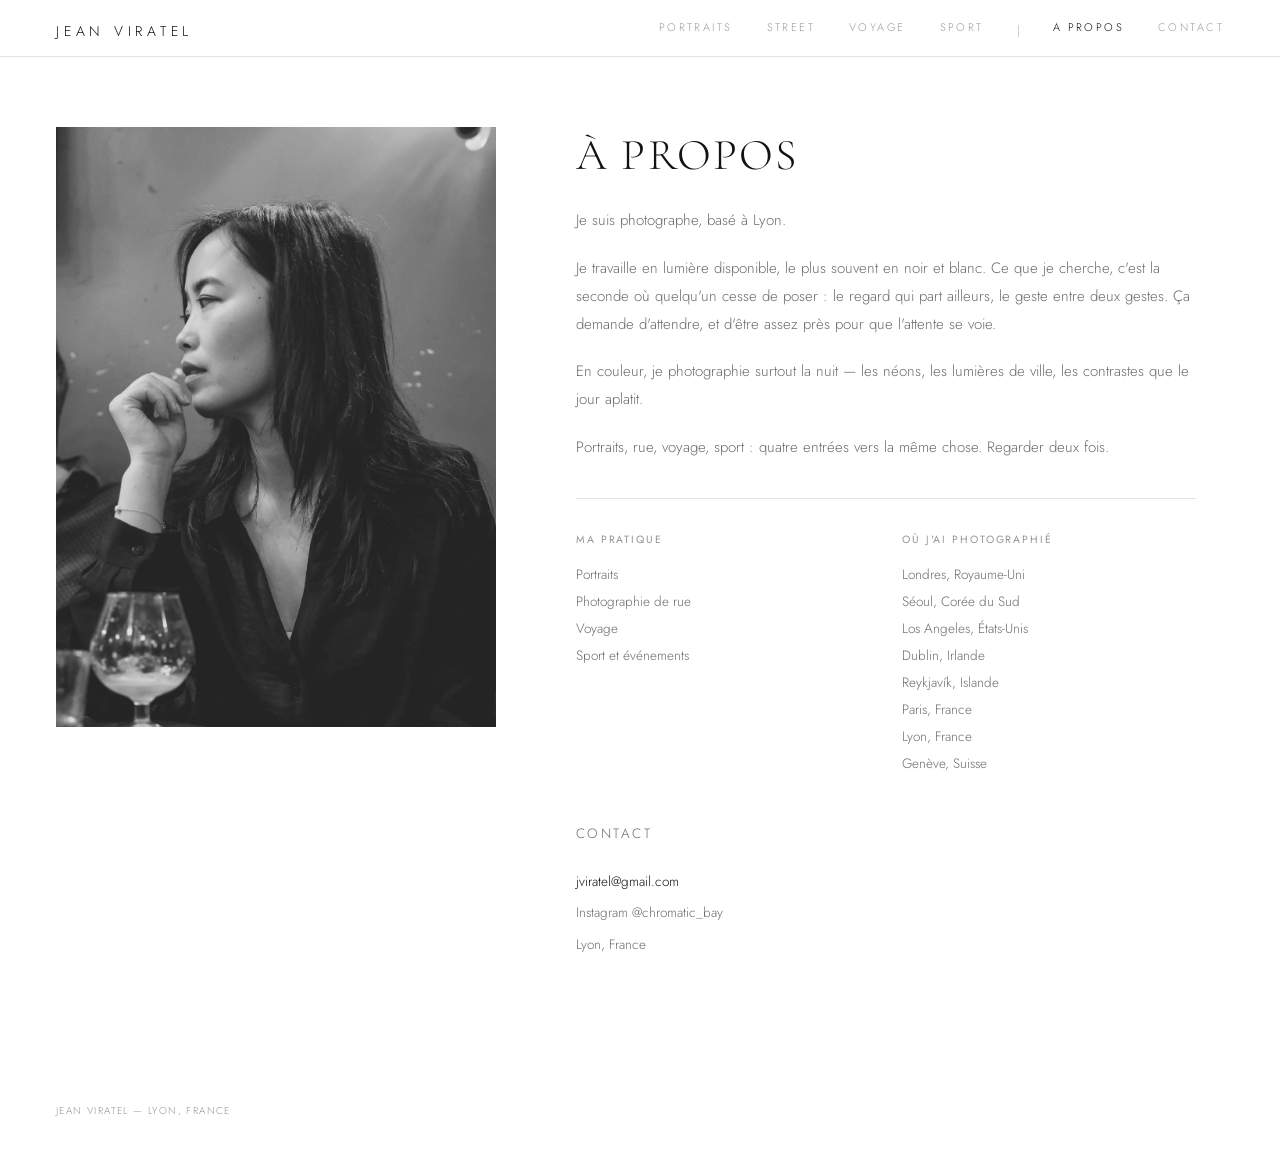
==== about.html @ 1a835f65 "Perf: serve compressed thumb/large image variants instead of full-res originals - img/thumb/*.webp (" ====
<!DOCTYPE html>
<html lang="fr">
<head>
<meta charset="utf-8">
<meta name="viewport" content="width=device-width, initial-scale=1">
<title>À propos — Jean Viratel, Photographe à Lyon</title>
<meta name="description" content="À propos de Jean Viratel, photographe basé à Lyon.">
<link rel="canonical" href="https://chromatic-bay.vercel.app/about.html">
<link rel="icon" href="favicon.svg" type="image/svg+xml">
<link rel="icon" href="favicon-32.png" sizes="32x32" type="image/png">
<link rel="apple-touch-icon" href="apple-touch-icon.png">
<meta property="og:type" content="website">
<meta property="og:site_name" content="Jean Viratel">
<meta property="og:locale" content="fr_FR">
<meta property="og:title" content="À propos — Jean Viratel, Photographe à Lyon">
<meta property="og:description" content="À propos de Jean Viratel, photographe basé à Lyon.">
<meta property="og:url" content="https://chromatic-bay.vercel.app/about.html">
<meta property="og:image" content="https://chromatic-bay.vercel.app/img/og-image.jpg">
<meta property="og:image:width" content="1200">
<meta property="og:image:height" content="630">
<meta name="twitter:card" content="summary_large_image">
<meta name="twitter:title" content="À propos — Jean Viratel, Photographe à Lyon">
<meta name="twitter:description" content="À propos de Jean Viratel, photographe basé à Lyon.">
<meta name="twitter:image" content="https://chromatic-bay.vercel.app/img/og-image.jpg">
<link rel="stylesheet" href="css/style.css?v=6">
</head>
<body>

<header class="site-header">
  <a href="index.html" class="logo">Jean Viratel</a>
  <nav class="nav">
    <a class="nav-page" href="index.html#portraits">Portraits</a>
    <a class="nav-page" href="index.html#street">Street</a>
    <a class="nav-page" href="index.html#voyage">Voyage</a>
    <a class="nav-page" href="index.html#sport">Sport</a>
    <span class="nav-divider"></span>
    <a class="nav-page current" href="about.html">À propos</a>
    <a class="nav-page" href="contact.html">Contact</a>
  </nav>
</header>

<main>

  <section class="about-hero">
    <figure class="about-portrait">
      <img src="img/large/P1620042.jpg?v=1" alt="">
    </figure>
    <div class="about-copy">
      <h1 class="about-heading">À propos</h1>
      <p>Je suis photographe, basé à Lyon.</p>
      <p>Je travaille en lumière disponible, le plus souvent en noir et blanc. Ce que je cherche, c'est la seconde où quelqu'un cesse de poser : le regard qui part ailleurs, le geste entre deux gestes. Ça demande d'attendre, et d'être assez près pour que l'attente se voie.</p>
      <p>En couleur, je photographie surtout la nuit — les néons, les lumières de ville, les contrastes que le jour aplatit.</p>
      <p>Portraits, rue, voyage, sport : quatre entrées vers la même chose. Regarder deux fois.</p>

      <div class="about-lists">
        <div class="about-list">
          <span class="about-list-label">Ma pratique</span>
          <ul>
            <li>Portraits</li>
            <li>Photographie de rue</li>
            <li>Voyage</li>
            <li>Sport et événements</li>
          </ul>
        </div>
        <div class="about-list">
          <span class="about-list-label">Où j'ai photographié</span>
          <ul>
            <li>Londres, Royaume-Uni</li>
            <li>Séoul, Corée du Sud</li>
            <li>Los Angeles, États-Unis</li>
            <li>Dublin, Irlande</li>
            <li>Reykjavík, Islande</li>
            <li>Paris, France</li>
            <li>Lyon, France</li>
            <li>Genève, Suisse</li>
          </ul>
        </div>
      </div>

      <div class="about-contact-inline">
        <span class="about-list-label">Contact</span>
        <a href="mailto:jviratel@gmail.com">jviratel@gmail.com</a>
        <span>Instagram @chromatic_bay</span>
        <span>Lyon, France</span>
      </div>
    </div>
  </section>

</main>

<footer class="site-footer">Jean Viratel — Lyon, France</footer>

<script src="js/main.js?v=7"></script>
</body>
</html>
---- css/style.css ----
@import url('https://fonts.googleapis.com/css2?family=Cormorant+Garamond:ital,wght@0,300;0,400;1,300&family=Jost:wght@300;400;500&display=swap');

:root{
  --ink:#141210;
  --ink-45:rgba(20,18,16,.45);
  --ink-50:rgba(20,18,16,.5);
  --ink-42:rgba(20,18,16,.42);
  --ink-62:rgba(20,18,16,.62);
  --rule:rgba(20,18,16,.34);
  --rule-soft:rgba(20,18,16,.12);
  --bg:#fff;
}

*{box-sizing:border-box}
html{scroll-behavior:smooth}
body{
  margin:0;
  background:var(--bg);
  color:var(--ink);
  font-family:Jost,system-ui,sans-serif;
  -webkit-font-smoothing:antialiased;
}
a{color:inherit;text-decoration:none}
img{max-width:100%;display:block}
p{margin:0}

/* ---------- header / nav ---------- */
.site-header{
  position:sticky;top:0;z-index:20;
  background:var(--bg);
  border-bottom:1px solid var(--rule-soft);
  display:flex;justify-content:space-between;align-items:center;
  padding:22px 56px 16px;
  gap:24px;flex-wrap:wrap;
}
.logo{
  font:300 14px/1 Jost,sans-serif;
  letter-spacing:.34em;text-transform:uppercase;color:var(--ink);
  white-space:nowrap;
}
.nav{display:flex;gap:34px;align-items:flex-end;flex-wrap:nowrap;overflow-x:auto}
.nav-series{position:relative;padding-bottom:7px;font:300 11px/1 Jost,sans-serif;letter-spacing:.22em;text-transform:uppercase;color:var(--ink-42);white-space:nowrap;transition:color .35s ease;background:none;border:none;cursor:pointer}
.nav-series i{position:absolute;left:0;right:0;bottom:0;height:1px;background:var(--ink);transform:scaleX(0);transform-origin:left;transition:transform .5s cubic-bezier(.65,0,.35,1)}
.nav-series.active{color:var(--ink)}
.nav-series.active i{transform:scaleX(1)}
.nav-divider{width:1px;height:12px;background:rgba(20,18,16,.2);align-self:center;flex:none}
.nav-page{padding-bottom:7px;font:300 11px/1 Jost,sans-serif;letter-spacing:.22em;text-transform:uppercase;color:var(--ink-42);white-space:nowrap;transition:color .3s ease}
.nav-page:hover,.nav-page.current{color:var(--ink)}

@media (max-width:760px){
  .site-header{padding:16px 20px 0}
  .nav{width:100%;order:3;padding:14px 0 12px;margin-top:12px;border-top:1px solid var(--rule-soft);gap:22px}
}

/* ---------- series sections ---------- */
.series{padding:0 56px;scroll-margin-top:90px}
.series-head{
  position:relative;padding:0 0 34px;
  display:flex;gap:56px;align-items:baseline;
  opacity:0;transform:translateY(30px);
  transition:opacity .8s ease,transform .8s ease;
}
.series-head.in-view{opacity:1;transform:translateY(0)}
.series-bar{position:absolute;left:0;right:0;top:0;height:1px;background:var(--rule);transform:scaleX(0);transform-origin:left;transition:transform 1s cubic-bezier(.65,0,.35,1) .12s}
.series-head.in-view .series-bar{transform:scaleX(1)}
.series-num{padding-top:24px;font:300 10px/1 Jost,sans-serif;letter-spacing:.28em;color:var(--ink-45);flex:none}
.series-title{padding-top:20px;margin:0;font:300 clamp(34px,7vw,58px)/1 'Cormorant Garamond',serif;color:var(--ink)}
.series-dates{padding-top:30px;font:300 11px/1 Jost,sans-serif;letter-spacing:.18em;text-transform:uppercase;color:var(--ink-45);white-space:nowrap;flex:none}
.series-desc{margin-left:auto;padding-top:26px;max-width:440px;font:300 13.5px/1.75 Jost,sans-serif;color:var(--ink-62);text-align:right}

/* Justified rows: 4 width-units per row, fixed row height. A portrait
   photo is 1 unit; a landscape photo is 2 units (portrait, landscape,
   portrait — or four portraits when there's no landscape in the run). */
.series-grid{display:grid;grid-template-columns:repeat(4,1fr);gap:16px;padding-bottom:130px}
.series-grid figure{margin:0;cursor:pointer;overflow:hidden}
.series-grid img{width:100%;aspect-ratio:2/3;object-fit:cover;object-position:50% 50%;transition:transform .5s cubic-bezier(.16,1,.3,1)}
.span-2{grid-column:span 2}
.span-2 img{aspect-ratio:4/3}
.series-grid figure:hover img{transform:scale(1.035)}

@media (max-width:900px){
  .series{padding:0 28px}
  .series-head{flex-direction:column;gap:10px;padding-bottom:26px}
  .series-desc{margin-left:0;text-align:left;max-width:100%;padding-top:6px}
  .series-grid{grid-template-columns:repeat(2,1fr);gap:10px;padding-bottom:80px}
  .span-2{grid-column:span 2}
}
@media (max-width:520px){
  .series{padding:0 18px}
  .series-grid{grid-template-columns:1fr}
  .span-2{grid-column:span 1}
  .series-grid img{aspect-ratio:2/3}
  .span-2 img{aspect-ratio:3/2}
}

/* ---------- CTA / contact block ---------- */
.cta{
  border-top:1px solid var(--rule-soft);
  margin:0 56px;padding:110px 0 70px;
  display:flex;flex-direction:column;align-items:center;gap:22px;text-align:center;
}
.cta-label{font:300 10px/1 Jost,sans-serif;letter-spacing:.3em;text-transform:uppercase;color:var(--ink-50)}
.cta-email{font:300 clamp(28px,6vw,44px)/1.15 'Cormorant Garamond',serif;color:var(--ink);border-bottom:1px solid rgba(20,18,16,.3);padding-bottom:8px}
.cta-meta{font:300 13px/1.6 Jost,sans-serif;color:var(--ink-50)}
@media (max-width:900px){.cta{margin:0 28px;padding:80px 0 60px}}

/* ---------- footer ---------- */
.site-footer{padding:28px 56px 40px;font:300 10px/1 Jost,sans-serif;letter-spacing:.14em;text-transform:uppercase;color:var(--ink-45)}
@media (max-width:900px){.site-footer{padding:24px 28px 32px}}

/* ---------- about page ---------- */
.about-hero{padding:70px 56px 120px;display:flex;gap:80px;align-items:flex-start}
.about-portrait{flex:none;width:440px;margin:0}
.about-portrait img{width:100%;height:600px;object-fit:cover;object-position:50% 15%}
.about-portrait figcaption{margin-top:12px;font:300 10.5px/1.6 Jost,sans-serif;letter-spacing:.08em;color:var(--ink-45)}
.about-copy{flex:1;padding-top:4px;max-width:620px}
.about-heading{margin:0 0 28px;font:300 clamp(30px,4vw,44px)/1.1 'Cormorant Garamond',serif;letter-spacing:.05em;text-transform:uppercase;color:var(--ink)}
.about-copy p{font:300 15px/1.85 Jost,sans-serif;color:var(--ink-62);margin-bottom:20px}
.about-lists{display:grid;grid-template-columns:1fr 1fr;gap:32px;margin-top:36px;padding-top:36px;border-top:1px solid var(--rule-soft)}
.about-list-label{display:block;font:400 10.5px/1 Jost,sans-serif;letter-spacing:.18em;text-transform:uppercase;color:var(--ink-45);margin-bottom:16px}
.about-list ul{list-style:none;margin:0;padding:0}
.about-list li{font:300 13.5px/2 Jost,sans-serif;color:var(--ink-62)}
.about-contact-inline{display:flex;flex-direction:column;gap:6px;margin-top:44px}
.about-contact-inline a,.about-contact-inline span{font:300 13.5px/1.9 Jost,sans-serif;color:var(--ink-62)}
.about-contact-inline a{color:var(--ink)}
@media (max-width:900px){
  .about-hero{padding:44px 28px 80px;flex-direction:column;gap:32px}
  .about-portrait{width:100%}
  .about-portrait img{height:400px}
  .about-lists{grid-template-columns:1fr;gap:28px}
}

/* ---------- contact page ---------- */
.contact-section{padding:70px 56px 140px;max-width:760px}
.contact-intro{font:300 15px/1.85 Jost,sans-serif;color:var(--ink-62);margin:0 0 56px}
.contact-intro a{color:var(--ink);border-bottom:1px solid rgba(20,18,16,.3)}

.contact-form{display:flex;flex-direction:column;gap:40px}
.field-group{display:flex;flex-direction:column;gap:18px}
.field-title{margin:0;font:500 15px/1 Jost,sans-serif;color:var(--ink)}
.field-req{font:300 12px/1 Jost,sans-serif;color:var(--ink-45)}
.field-row{display:flex;gap:40px}
.field-row .field{flex:1}
.field-single .field-title{margin-bottom:18px;display:block}

.field{display:flex;flex-direction:column;gap:8px}
.field label:not(.field-title){font:400 10.5px/1 Jost,sans-serif;letter-spacing:.14em;text-transform:uppercase;color:var(--ink-45)}

.contact-form input,.contact-form textarea{
  width:100%;border:none;border-bottom:1px solid var(--rule-soft);
  background:transparent;padding:6px 0 10px;
  font:300 15px/1.5 Jost,sans-serif;color:var(--ink);
  transition:border-color .3s ease;
}
.contact-form input::placeholder,.contact-form textarea::placeholder{color:var(--ink-45)}
.contact-form input:focus,.contact-form textarea:focus{outline:none;border-bottom:1px solid var(--ink)}
.contact-form textarea{resize:vertical;min-height:120px}

.form-submit{display:flex;align-items:center;gap:20px;margin-top:8px}
.btn-submit{
  padding:15px 40px;border:none;
  font:400 11px/1 Jost,sans-serif;letter-spacing:.18em;text-transform:uppercase;
  background:var(--ink);color:#fff;cursor:pointer;
  transition:background .25s ease,color .25s ease;
}
.btn-submit:disabled{background:rgba(20,18,16,.12);color:rgba(20,18,16,.35);cursor:not-allowed}
.form-note{font:300 12px/1.5 Jost,sans-serif;color:var(--ink-45)}

@media (max-width:900px){
  .contact-section{padding:44px 28px 90px}
  .field-row{flex-direction:column;gap:24px}
  .form-submit{flex-direction:column;align-items:flex-start;gap:12px}
}

/* ---------- lightbox ---------- */
.lightbox{
  position:fixed;inset:0;z-index:100;
  background:rgba(10,9,8,.96);
  display:flex;align-items:center;justify-content:center;
  opacity:0;visibility:hidden;
  transition:opacity .35s ease,visibility 0s linear .35s;
}
.lightbox.open{opacity:1;visibility:visible;transition:opacity .35s ease}
.lightbox-frame{margin:0;max-width:92vw;max-height:88vh;display:flex;flex-direction:column;align-items:center;gap:16px}
.lightbox-frame img{max-width:92vw;max-height:82vh;width:auto;height:auto;object-fit:contain;display:block;box-shadow:0 30px 80px rgba(0,0,0,.5)}
.lightbox-count{font:400 11px/1 'JetBrains Mono',ui-monospace,monospace;letter-spacing:.08em;color:rgba(247,244,238,.55)}
.lightbox-close,.lightbox-prev,.lightbox-next{
  position:absolute;background:none;border:none;color:rgba(247,244,238,.75);
  cursor:pointer;transition:color .25s ease,opacity .25s ease;
  display:flex;align-items:center;justify-content:center;
}
.lightbox-close:hover,.lightbox-prev:hover,.lightbox-next:hover{color:#f7f4ee}
.lightbox-close{top:22px;right:28px;font-size:32px;line-height:1;width:44px;height:44px}
.lightbox-prev,.lightbox-next{top:50%;transform:translateY(-50%);font-size:48px;line-height:1;width:64px;height:88px}
.lightbox-prev{left:4px}
.lightbox-next{right:4px}
@media (max-width:640px){
  .lightbox-close{top:12px;right:12px}
  .lightbox-prev,.lightbox-next{width:44px;font-size:34px}
  .lightbox-frame img{max-height:76vh}
}
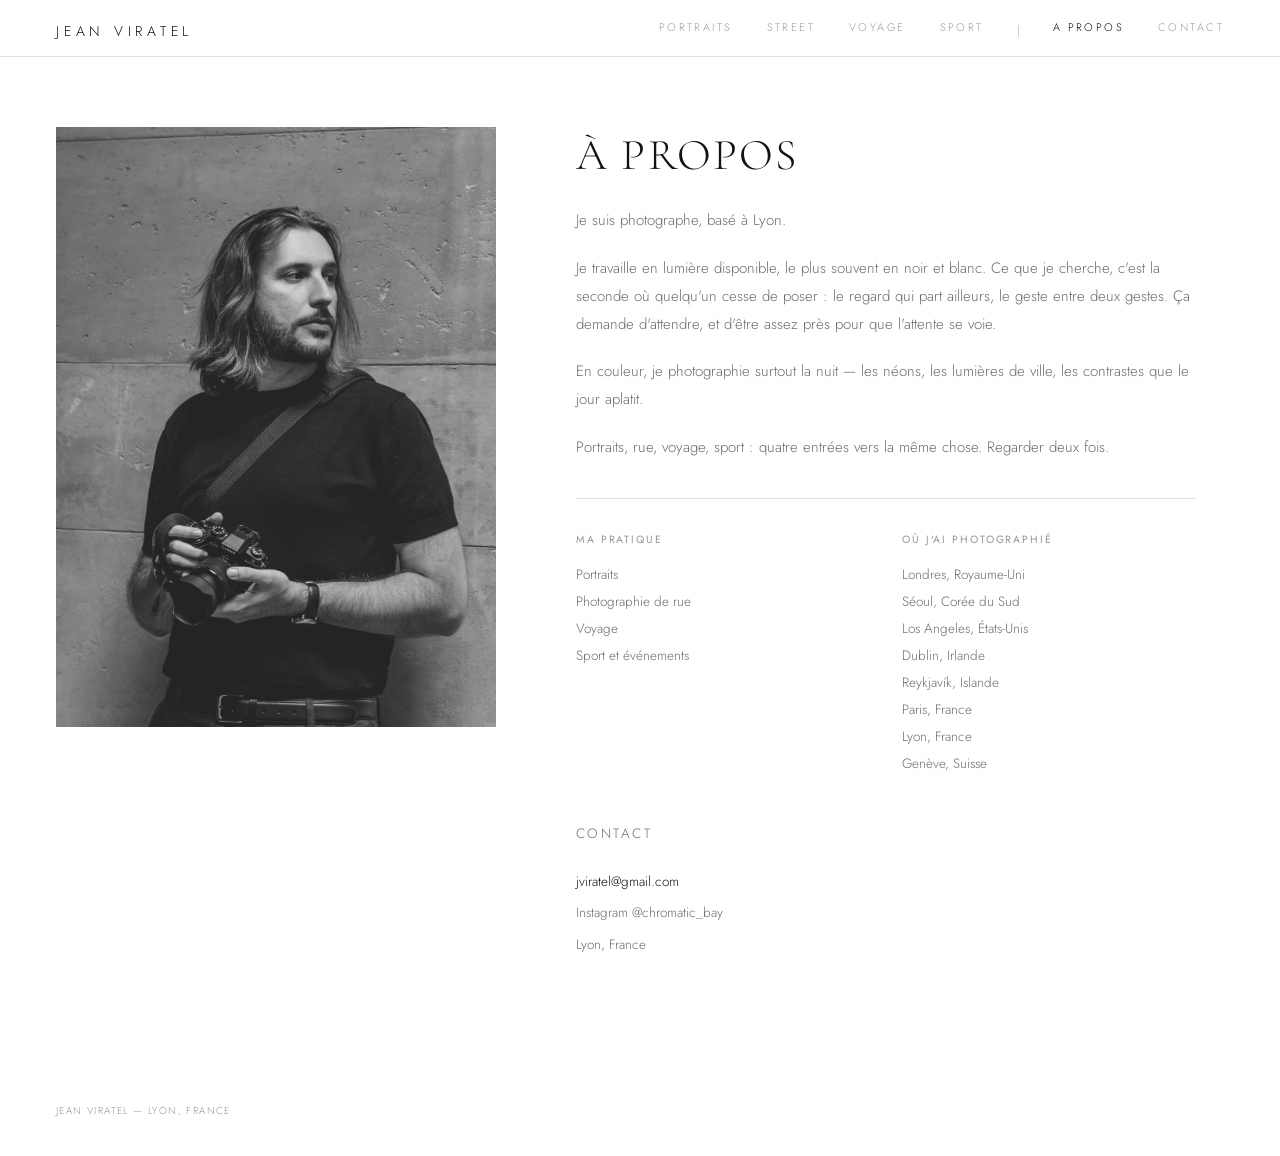
==== commit 509b1672: "About: use real portrait (DSCF1797) instead of a reused gallery photo" ====
--- a/about.html
+++ b/about.html
@@ -43,7 +43,7 @@
 
   <section class="about-hero">
     <figure class="about-portrait">
-      <img src="img/large/P1620042.jpg?v=1" alt="">
+      <img src="img/large/DSCF1797.jpg?v=1" alt="Jean Viratel, photographe">
     </figure>
     <div class="about-copy">
       <h1 class="about-heading">À propos</h1>
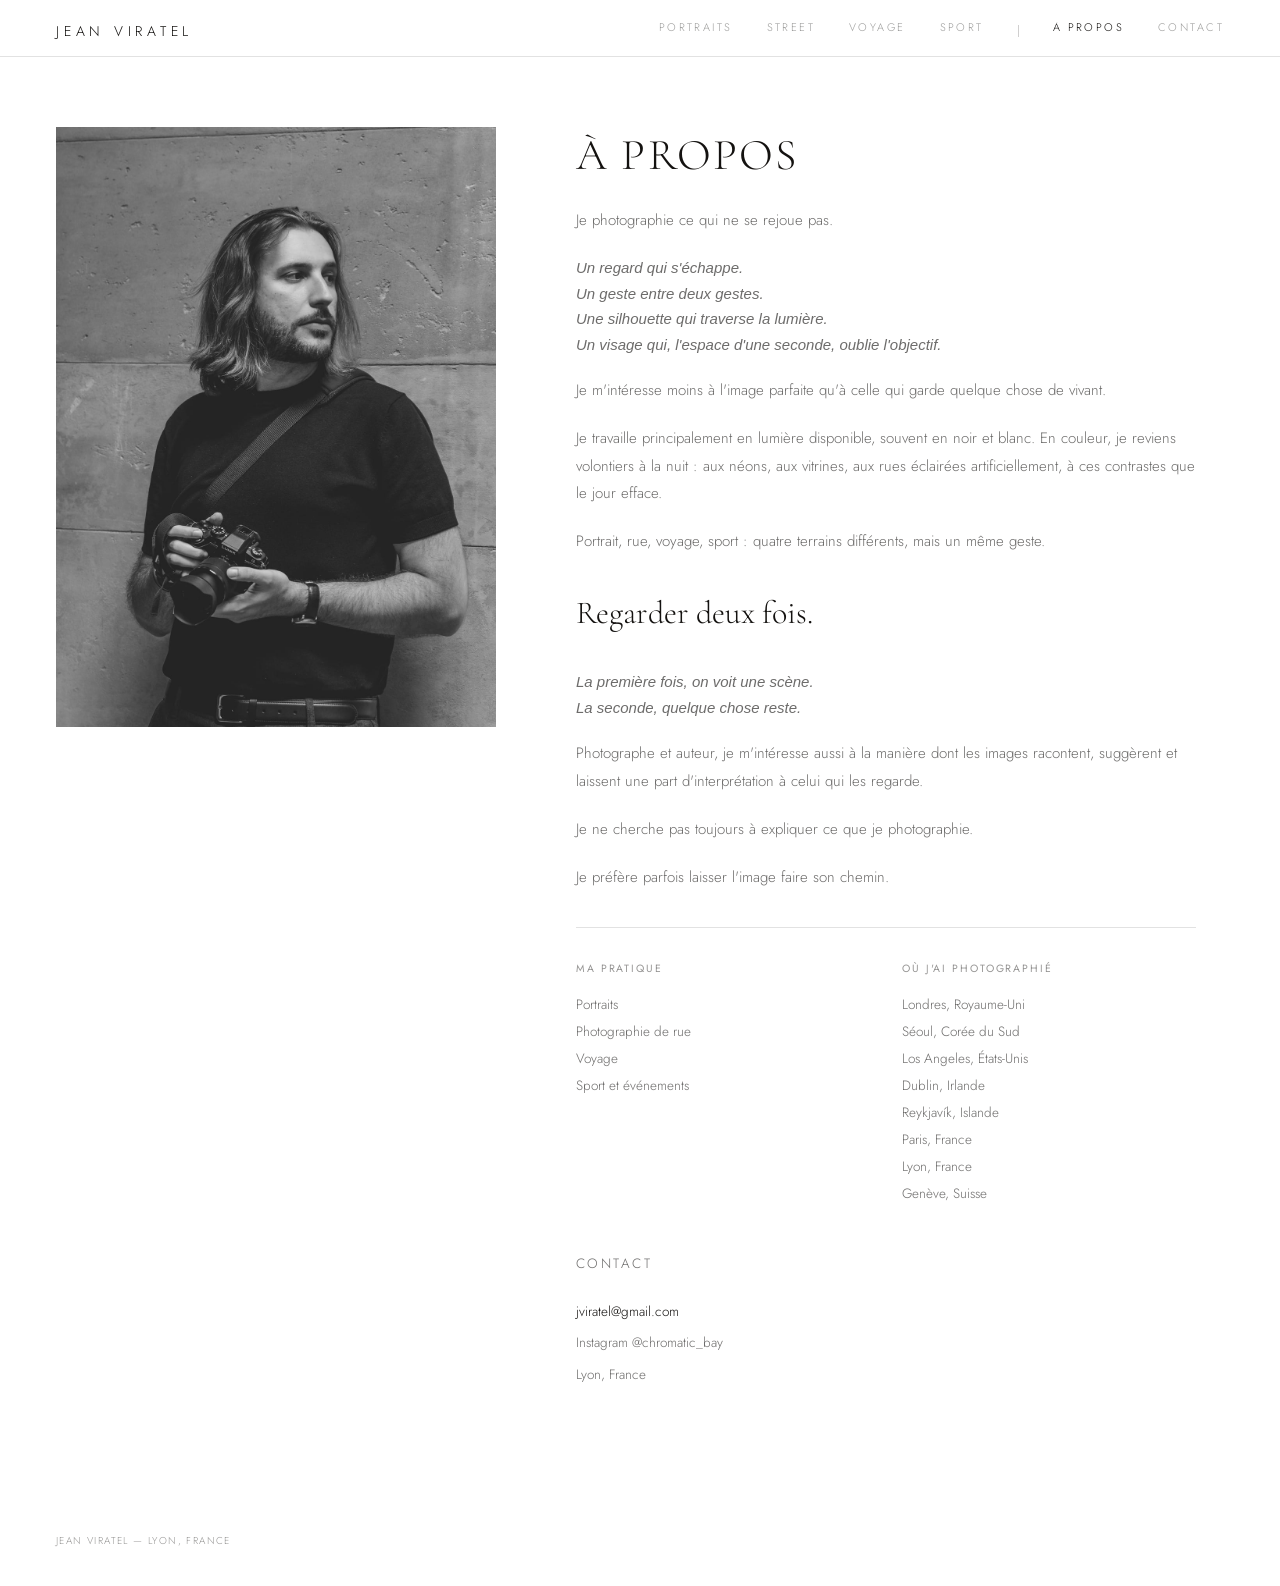
==== commit 2acd15e8: "About: rewrite bio copy with new voice and pull-quote treatment Co-Authored-By: Claude Sonnet 5 <nor" ====
--- a/about.html
+++ b/about.html
@@ -22,7 +22,7 @@
 <meta name="twitter:title" content="À propos — Jean Viratel, Photographe à Lyon">
 <meta name="twitter:description" content="À propos de Jean Viratel, photographe basé à Lyon.">
 <meta name="twitter:image" content="https://chromatic-bay.vercel.app/img/og-image.jpg">
-<link rel="stylesheet" href="css/style.css?v=6">
+<link rel="stylesheet" href="css/style.css?v=7">
 </head>
 <body>
 
@@ -47,10 +47,34 @@
     </figure>
     <div class="about-copy">
       <h1 class="about-heading">À propos</h1>
-      <p>Je suis photographe, basé à Lyon.</p>
-      <p>Je travaille en lumière disponible, le plus souvent en noir et blanc. Ce que je cherche, c'est la seconde où quelqu'un cesse de poser : le regard qui part ailleurs, le geste entre deux gestes. Ça demande d'attendre, et d'être assez près pour que l'attente se voie.</p>
-      <p>En couleur, je photographie surtout la nuit — les néons, les lumières de ville, les contrastes que le jour aplatit.</p>
-      <p>Portraits, rue, voyage, sport : quatre entrées vers la même chose. Regarder deux fois.</p>
+
+      <p>Je photographie ce qui ne se rejoue pas.</p>
+
+      <p class="about-stanza">
+        Un regard qui s'échappe.<br>
+        Un geste entre deux gestes.<br>
+        Une silhouette qui traverse la lumière.<br>
+        Un visage qui, l'espace d'une seconde, oublie l'objectif.
+      </p>
+
+      <p>Je m'intéresse moins à l'image parfaite qu'à celle qui garde quelque chose de vivant.</p>
+
+      <p>Je travaille principalement en lumière disponible, souvent en noir et blanc. En couleur, je reviens volontiers à la nuit : aux néons, aux vitrines, aux rues éclairées artificiellement, à ces contrastes que le jour efface.</p>
+
+      <p>Portrait, rue, voyage, sport : quatre terrains différents, mais un même geste.</p>
+
+      <p class="about-pullquote">Regarder deux fois.</p>
+
+      <p class="about-stanza">
+        La première fois, on voit une scène.<br>
+        La seconde, quelque chose reste.
+      </p>
+
+      <p>Photographe et auteur, je m'intéresse aussi à la manière dont les images racontent, suggèrent et laissent une part d'interprétation à celui qui les regarde.</p>
+
+      <p>Je ne cherche pas toujours à expliquer ce que je photographie.</p>
+
+      <p>Je préfère parfois laisser l'image faire son chemin.</p>
 
       <div class="about-lists">
         <div class="about-list">
--- a/css/style.css
+++ b/css/style.css
@@ -116,6 +116,8 @@
 .about-copy{flex:1;padding-top:4px;max-width:620px}
 .about-heading{margin:0 0 28px;font:300 clamp(30px,4vw,44px)/1.1 'Cormorant Garamond',serif;letter-spacing:.05em;text-transform:uppercase;color:var(--ink)}
 .about-copy p{font:300 15px/1.85 Jost,sans-serif;color:var(--ink-62);margin-bottom:20px}
+.about-copy .about-stanza{font-style:italic;line-height:1.7}
+.about-copy .about-pullquote{font:300 clamp(24px,3vw,32px)/1.3 'Cormorant Garamond',serif;color:var(--ink);margin:36px 0}
 .about-lists{display:grid;grid-template-columns:1fr 1fr;gap:32px;margin-top:36px;padding-top:36px;border-top:1px solid var(--rule-soft)}
 .about-list-label{display:block;font:400 10.5px/1 Jost,sans-serif;letter-spacing:.18em;text-transform:uppercase;color:var(--ink-45);margin-bottom:16px}
 .about-list ul{list-style:none;margin:0;padding:0}
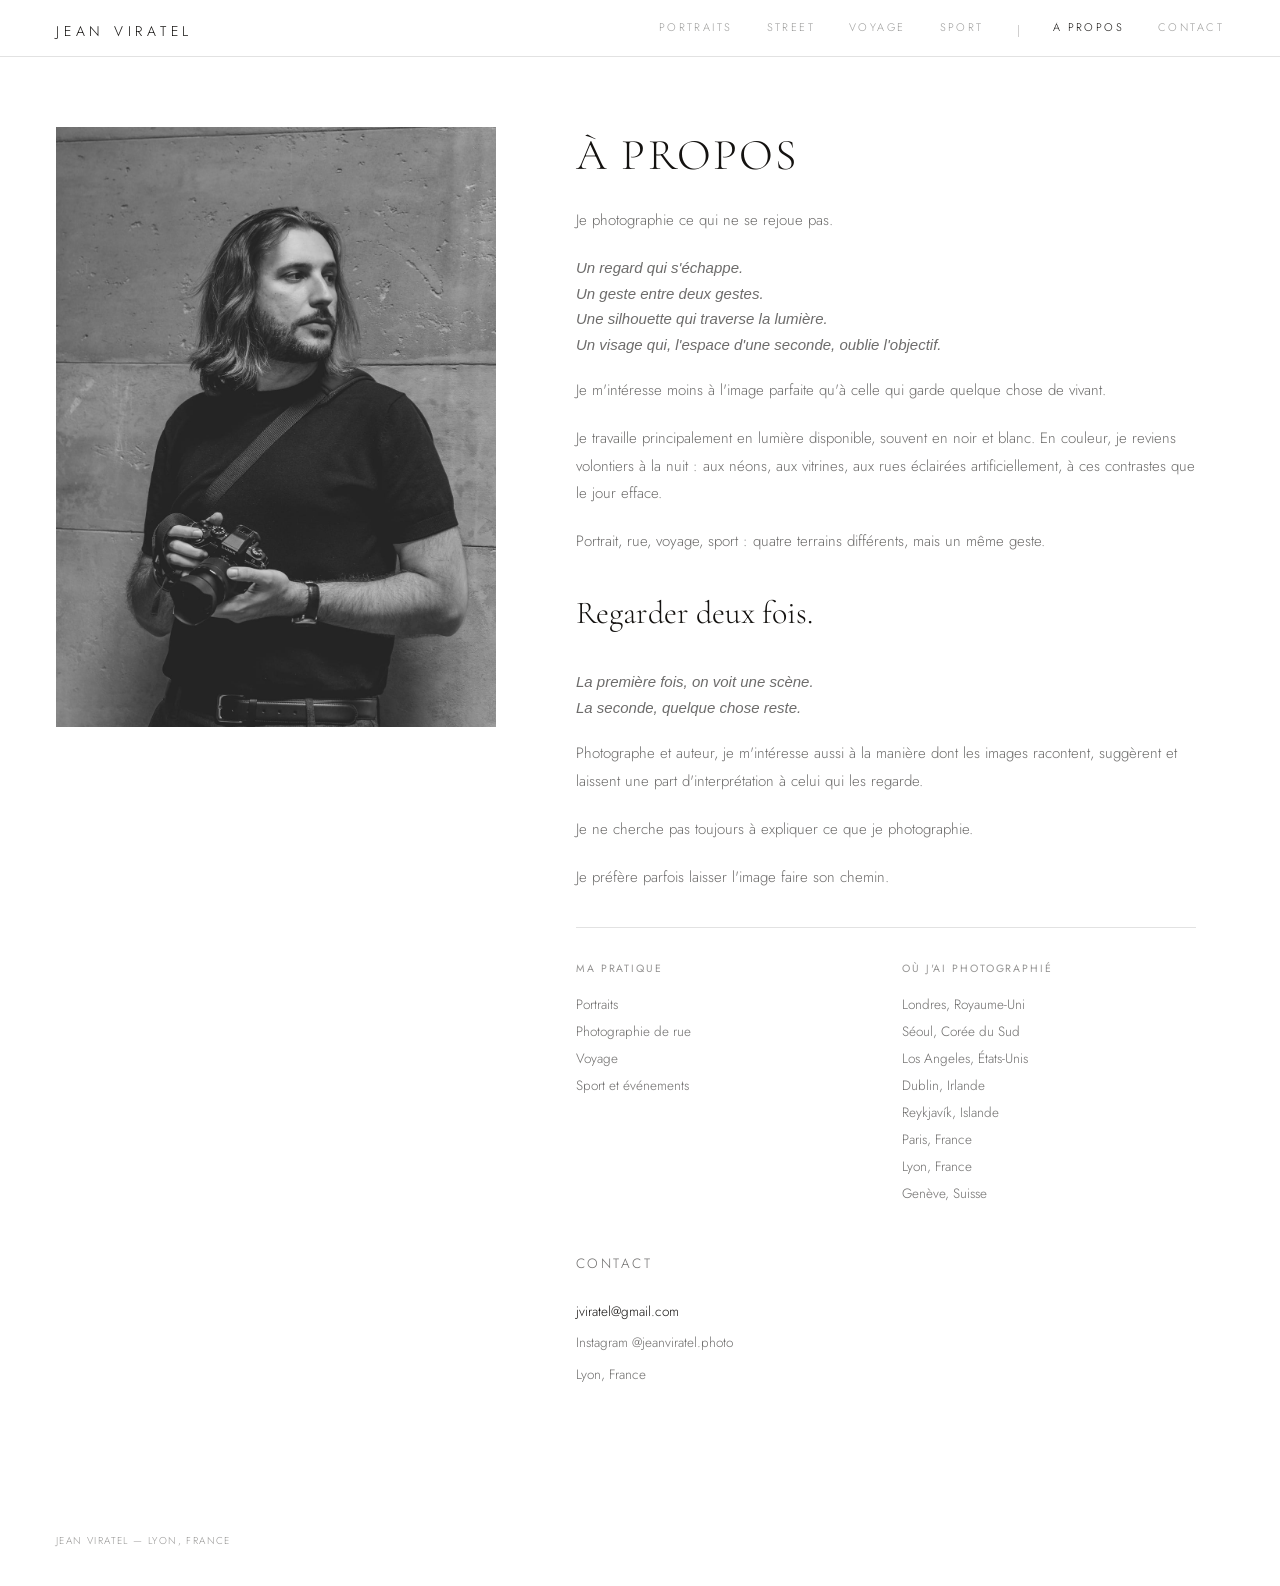
==== commit ed54b02a: "Update Instagram handle to @jeanviratel.photo Co-Authored-By: Claude Sonnet 5 <noreply@anthropic.com" ====
--- a/about.html
+++ b/about.html
@@ -104,7 +104,7 @@
       <div class="about-contact-inline">
         <span class="about-list-label">Contact</span>
         <a href="mailto:jviratel@gmail.com">jviratel@gmail.com</a>
-        <span>Instagram @chromatic_bay</span>
+        <span>Instagram @jeanviratel.photo</span>
         <span>Lyon, France</span>
       </div>
     </div>
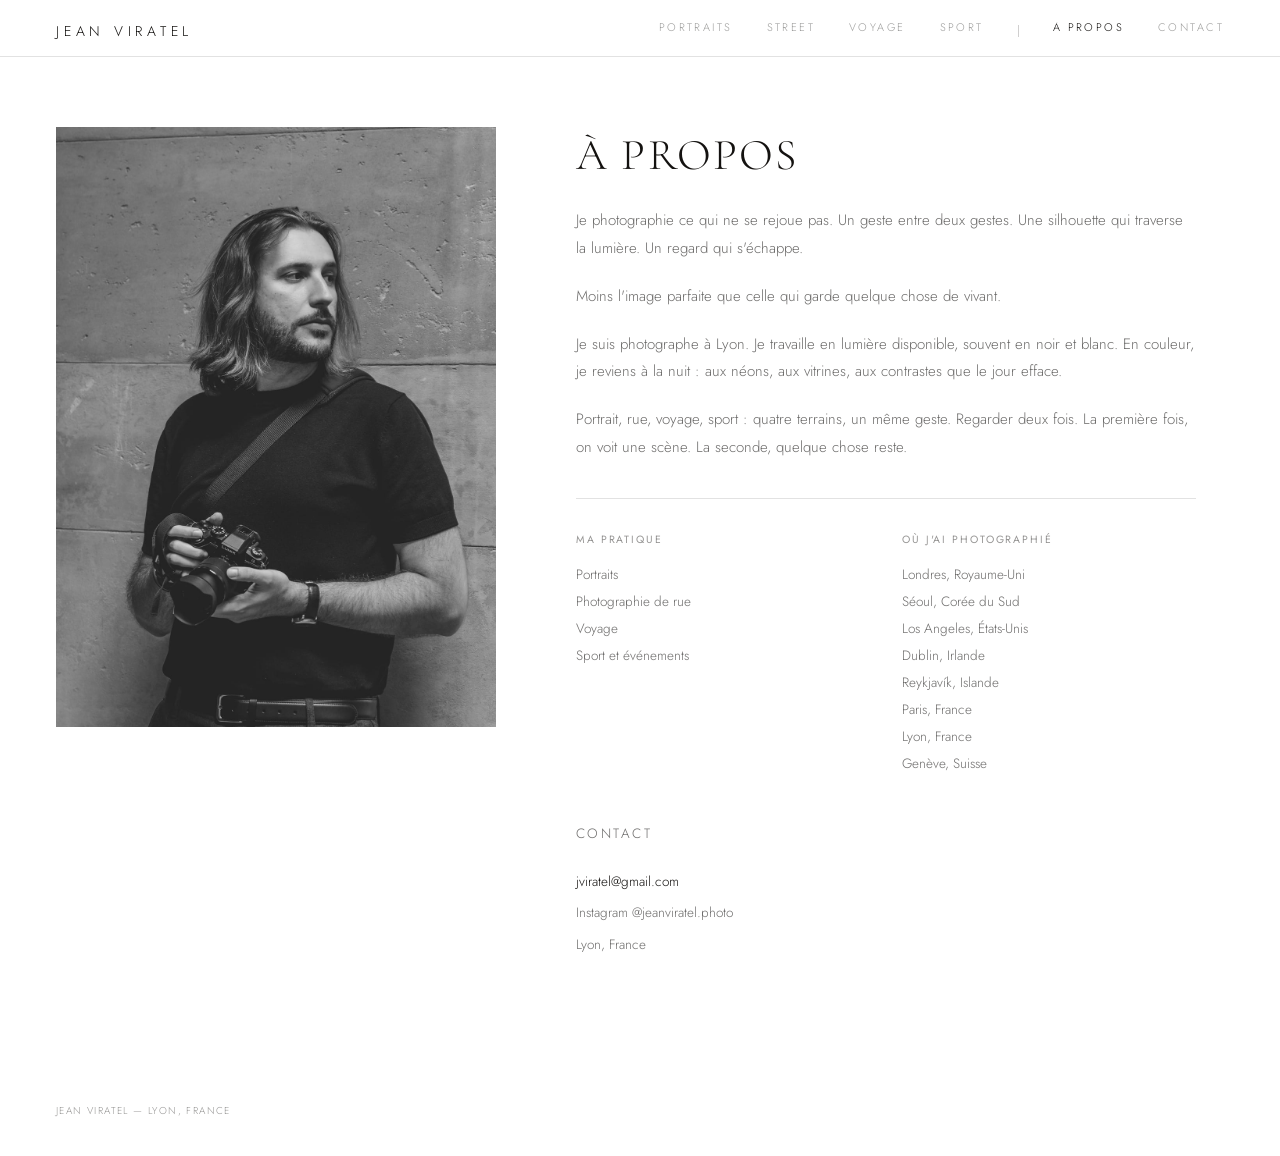
==== commit 0e639d1f: "About: condense bio copy to four short paragraphs Co-Authored-By: Claude Sonnet 5 <noreply@anthropic" ====
--- a/about.html
+++ b/about.html
@@ -22,7 +22,7 @@
 <meta name="twitter:title" content="À propos — Jean Viratel, Photographe à Lyon">
 <meta name="twitter:description" content="À propos de Jean Viratel, photographe basé à Lyon.">
 <meta name="twitter:image" content="https://chromatic-bay.vercel.app/img/og-image.jpg">
-<link rel="stylesheet" href="css/style.css?v=7">
+<link rel="stylesheet" href="css/style.css?v=8">
 </head>
 <body>
 
@@ -48,33 +48,13 @@
     <div class="about-copy">
       <h1 class="about-heading">À propos</h1>
 
-      <p>Je photographie ce qui ne se rejoue pas.</p>
+      <p>Je photographie ce qui ne se rejoue pas. Un geste entre deux gestes. Une silhouette qui traverse la lumière. Un regard qui s'échappe.</p>
 
-      <p class="about-stanza">
-        Un regard qui s'échappe.<br>
-        Un geste entre deux gestes.<br>
-        Une silhouette qui traverse la lumière.<br>
-        Un visage qui, l'espace d'une seconde, oublie l'objectif.
-      </p>
+      <p>Moins l'image parfaite que celle qui garde quelque chose de vivant.</p>
 
-      <p>Je m'intéresse moins à l'image parfaite qu'à celle qui garde quelque chose de vivant.</p>
+      <p>Je suis photographe à Lyon. Je travaille en lumière disponible, souvent en noir et blanc. En couleur, je reviens à la nuit : aux néons, aux vitrines, aux contrastes que le jour efface.</p>
 
-      <p>Je travaille principalement en lumière disponible, souvent en noir et blanc. En couleur, je reviens volontiers à la nuit : aux néons, aux vitrines, aux rues éclairées artificiellement, à ces contrastes que le jour efface.</p>
-
-      <p>Portrait, rue, voyage, sport : quatre terrains différents, mais un même geste.</p>
-
-      <p class="about-pullquote">Regarder deux fois.</p>
-
-      <p class="about-stanza">
-        La première fois, on voit une scène.<br>
-        La seconde, quelque chose reste.
-      </p>
-
-      <p>Photographe et auteur, je m'intéresse aussi à la manière dont les images racontent, suggèrent et laissent une part d'interprétation à celui qui les regarde.</p>
-
-      <p>Je ne cherche pas toujours à expliquer ce que je photographie.</p>
-
-      <p>Je préfère parfois laisser l'image faire son chemin.</p>
+      <p>Portrait, rue, voyage, sport : quatre terrains, un même geste. Regarder deux fois. La première fois, on voit une scène. La seconde, quelque chose reste.</p>
 
       <div class="about-lists">
         <div class="about-list">
--- a/css/style.css
+++ b/css/style.css
@@ -116,8 +116,6 @@
 .about-copy{flex:1;padding-top:4px;max-width:620px}
 .about-heading{margin:0 0 28px;font:300 clamp(30px,4vw,44px)/1.1 'Cormorant Garamond',serif;letter-spacing:.05em;text-transform:uppercase;color:var(--ink)}
 .about-copy p{font:300 15px/1.85 Jost,sans-serif;color:var(--ink-62);margin-bottom:20px}
-.about-copy .about-stanza{font-style:italic;line-height:1.7}
-.about-copy .about-pullquote{font:300 clamp(24px,3vw,32px)/1.3 'Cormorant Garamond',serif;color:var(--ink);margin:36px 0}
 .about-lists{display:grid;grid-template-columns:1fr 1fr;gap:32px;margin-top:36px;padding-top:36px;border-top:1px solid var(--rule-soft)}
 .about-list-label{display:block;font:400 10.5px/1 Jost,sans-serif;letter-spacing:.18em;text-transform:uppercase;color:var(--ink-45);margin-bottom:16px}
 .about-list ul{list-style:none;margin:0;padding:0}
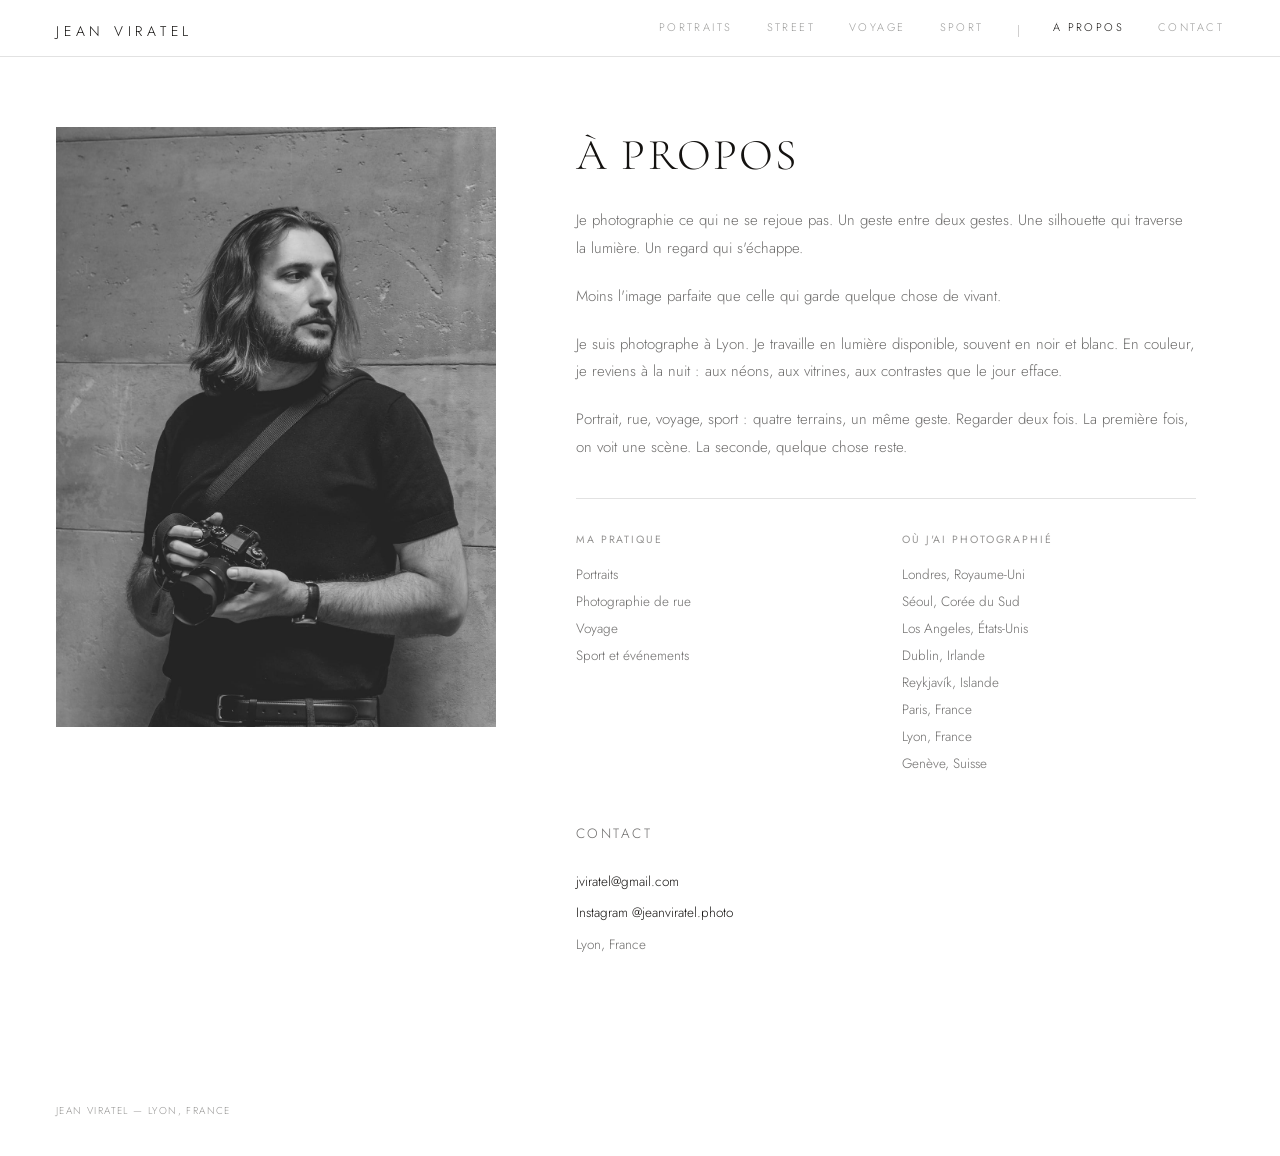
==== commit a34d48c5: "Link Instagram handle to profile (accueil + à propos) Co-Authored-By: Claude Sonnet 5 <noreply@anthr" ====
--- a/about.html
+++ b/about.html
@@ -22,7 +22,7 @@
 <meta name="twitter:title" content="À propos — Jean Viratel, Photographe à Lyon">
 <meta name="twitter:description" content="À propos de Jean Viratel, photographe basé à Lyon.">
 <meta name="twitter:image" content="https://chromatic-bay.vercel.app/img/og-image.jpg">
-<link rel="stylesheet" href="css/style.css?v=8">
+<link rel="stylesheet" href="css/style.css?v=10">
 </head>
 <body>
 
@@ -84,7 +84,7 @@
       <div class="about-contact-inline">
         <span class="about-list-label">Contact</span>
         <a href="mailto:jviratel@gmail.com">jviratel@gmail.com</a>
-        <span>Instagram @jeanviratel.photo</span>
+        <a href="https://www.instagram.com/jeanviratel.photo/" target="_blank" rel="noopener">Instagram @jeanviratel.photo</a>
         <span>Lyon, France</span>
       </div>
     </div>
--- a/css/style.css
+++ b/css/style.css
@@ -49,7 +49,13 @@
 
 @media (max-width:760px){
   .site-header{padding:16px 20px 0}
-  .nav{width:100%;order:3;padding:14px 0 12px;margin-top:12px;border-top:1px solid var(--rule-soft);gap:22px}
+  .nav{
+    width:100%;order:3;flex-wrap:wrap;overflow-x:visible;
+    padding:14px 0 12px;margin-top:12px;border-top:1px solid var(--rule-soft);
+    column-gap:24px;row-gap:12px;
+  }
+  .nav-divider{flex-basis:100%;width:auto;height:1px;background:var(--rule-soft);margin:2px 0 0}
+  .nav-page{font-size:10px;letter-spacing:.18em;color:var(--ink-45)}
 }
 
 /* ---------- series sections ---------- */
@@ -102,6 +108,8 @@
 .cta-label{font:300 10px/1 Jost,sans-serif;letter-spacing:.3em;text-transform:uppercase;color:var(--ink-50)}
 .cta-email{font:300 clamp(28px,6vw,44px)/1.15 'Cormorant Garamond',serif;color:var(--ink);border-bottom:1px solid rgba(20,18,16,.3);padding-bottom:8px}
 .cta-meta{font:300 13px/1.6 Jost,sans-serif;color:var(--ink-50)}
+.cta-meta a{border-bottom:1px solid rgba(20,18,16,.25);transition:color .25s ease,border-color .25s ease}
+.cta-meta a:hover{color:var(--ink);border-color:var(--ink)}
 @media (max-width:900px){.cta{margin:0 28px;padding:80px 0 60px}}
 
 /* ---------- footer ---------- */
